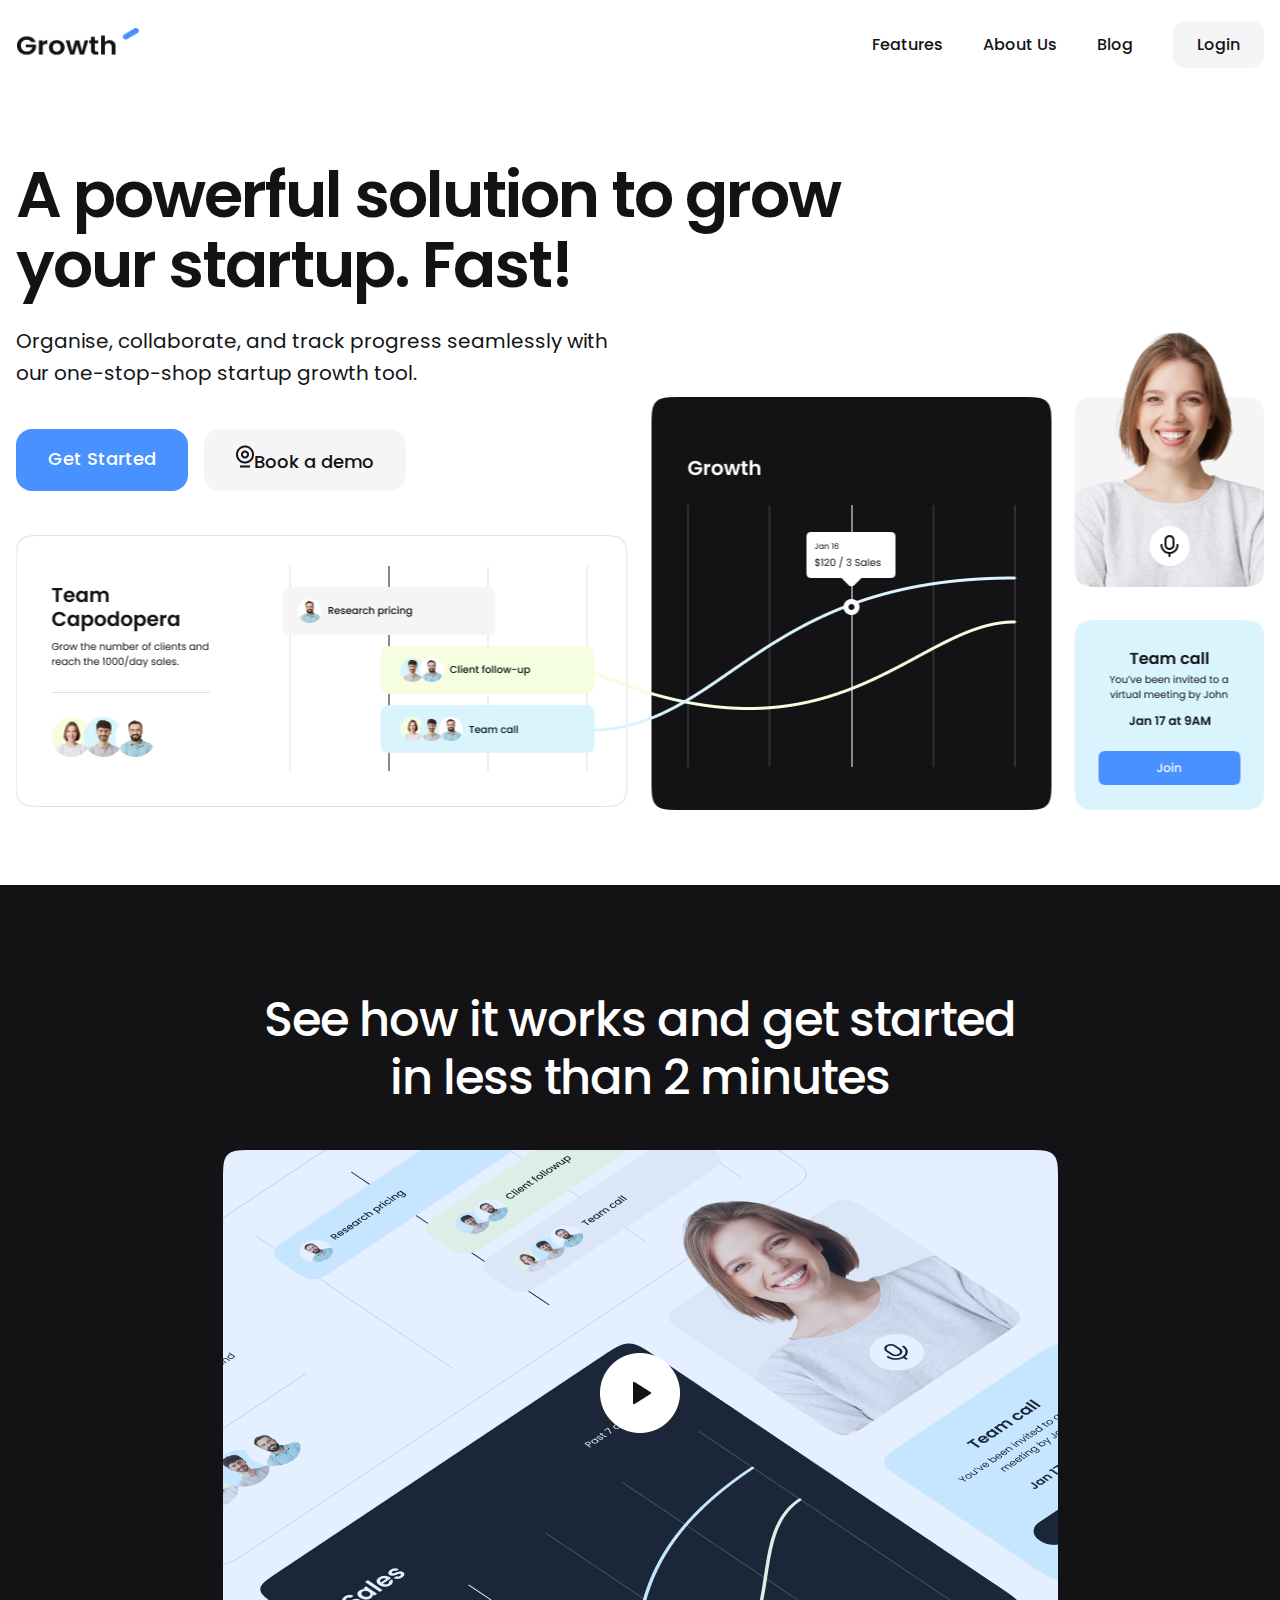
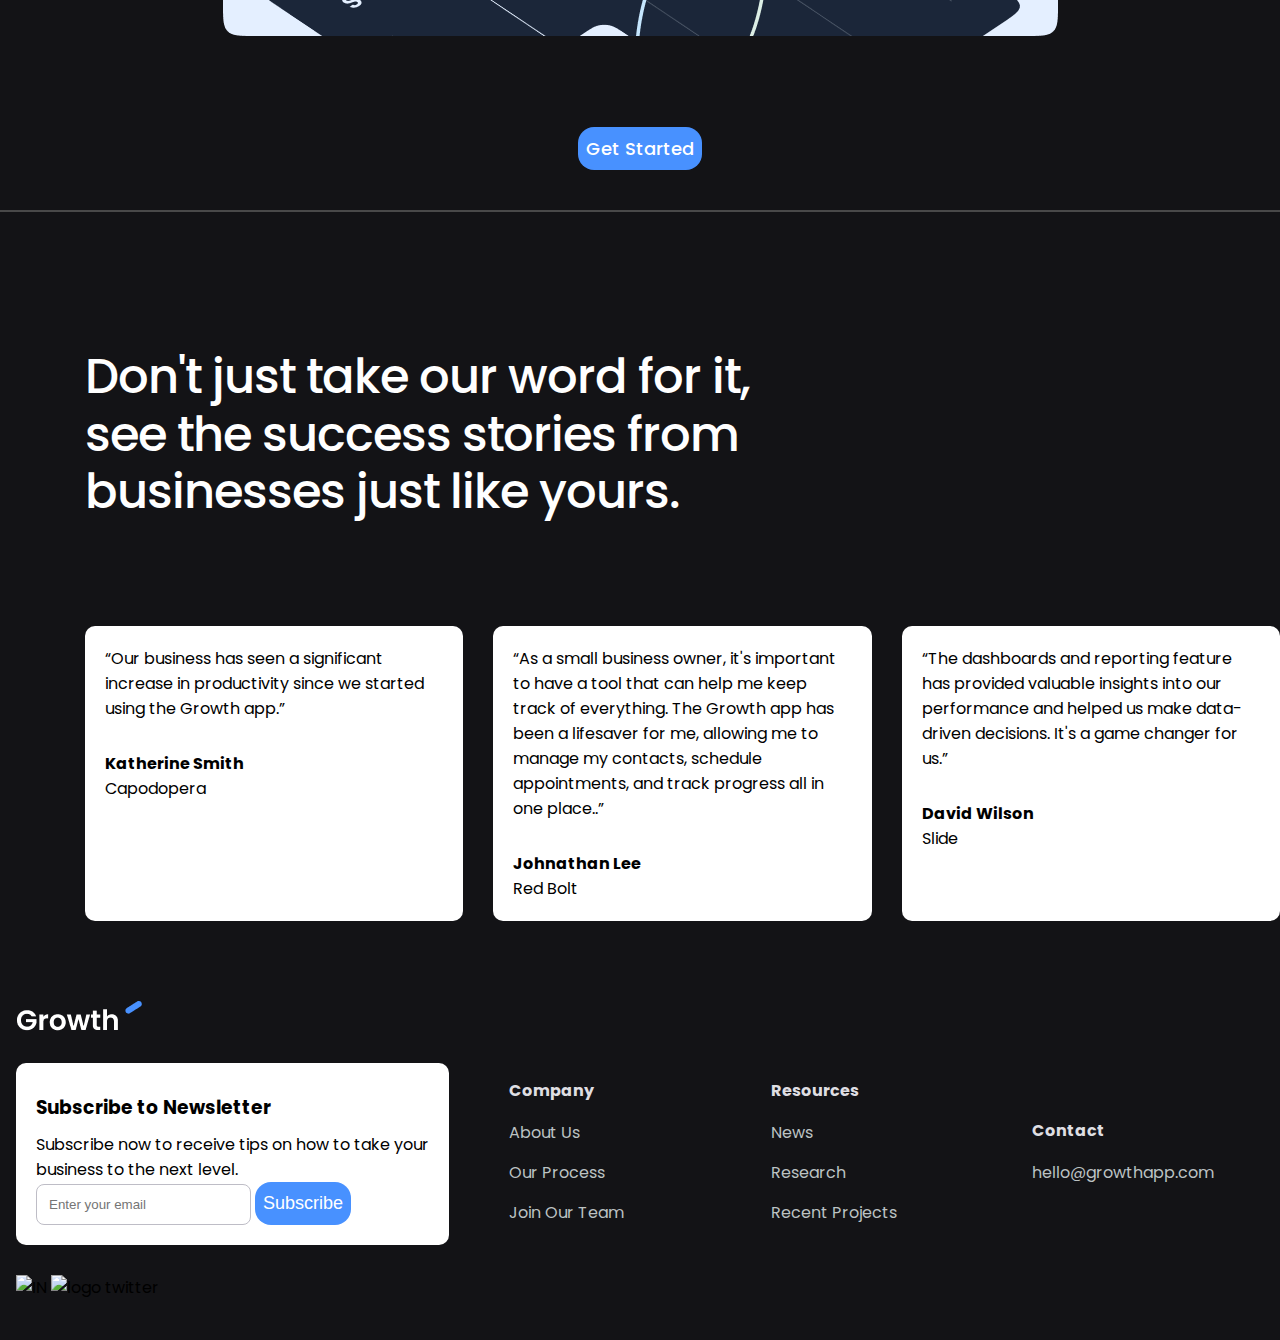
==== ASM/index.html @ 08ae6979 "addd" ====
<!DOCTYPE html>
<html lang="en">

<head>
  <meta charset="UTF-8">
  <meta name="viewport" content="width=device-width, initial-scale=1.0">
  <title>ASM HTML CSS</title>
  <link href="https://fonts.googleapis.com/css2?family=Poppins&display=swap" rel="stylesheet">
  <link rel="stylesheet" href="style.css" />
</head>

<body>
  <header>
    <nav class="container">
      <img class="logo" src="./images/logo.png" alt="Logo" />
      <ul class="menu-list">
        <li><a href="#" class="menu-link">Features</a></li>
        <li><a href="#" class="menu-link">About Us</a></li>
        <li><a href="#" class="menu-link">Blog</a></li>
        <li><a href="#" class="menu-link btn-login">Login</a></li>
      </ul>
    </nav>
  </header>
  <main>
    <!-- hero banner -->
    <section class="hero container">
      <h1 class="title">
        A powerful solution to grow your startup. Fast!
      </h1>
      <p class="desc">Organise, collaborate, and track progress seamlessly with our one-stop-shop startup growth
        tool.</p>
      <div class="btn-group">
        <botton class="btn btn-get">Get Started</botton>
        <botton class="btn btn-book"><img src="images/Frame.png">Book a demo</botton>
      </div>
    </section>
    <!--video section-->
    <section class="video bg-black">
      <div class="container-sm">
        <h2 class="video-heading text-xl text-center">
          See how it works and get started in less than 2 minutes
        </h2>
        <div class="video-content">
          <a href="#">
            <img src="images/video-preview.png" alt="video" class="video-preview" />
          </a>

          <a href="#" class="btn btn-primary">Get Started</a>
        </div>
      </div>
    </section>
    <hr color="#494949" height="1px">
    <!--testimonials-->
    
    <section class="testimonials bg">
      <div class="container-bg">
        <h3 class="testimonials-heading">
          Don't just take our word for it, see the success stories from
          businesses just like yours.
        </h3>
        <div class="testimonials-grid">
          <div class="card">
            <p>
              “Our business has seen a significant increase in productivity
              since we started using the Growth app.”
            </p>

            <p>Katherine Smith</p>
            <p>Capodopera</p>
          </div>

          <div class="card">
            <p>
              “As a small business owner, it's important to have a tool that can
              help me keep track of everything. The Growth app has been a
              lifesaver for me, allowing me to manage my contacts, schedule
              appointments, and track progress all in one place..”
            </p>

            <p>Johnathan Lee</p>
            <p>Red Bolt</p>
          </div>

          <div class="card">
            <p>
              “The dashboards and reporting feature has provided valuable
              insights into our performance and helped us make data-driven
              decisions. It's a game changer for us.”
            </p>

            <p>David Wilson</p>
            <p>Slide</p>
          </div>
        </div>
      </div>
    </section>
  </main>
    <footer class="footer">
      <div class="container">
        <div class="footer-grid">
          <div>
            <a href="index.html">
              <img src="images/logo-white.png" alt="logo" />
            </a>
            <div class="card">
              <h3>Subscribe to Newsletter</h3>
              <p class="text-sm">
                Subscribe now to receive tips on how to take your business to
                the next level.
              </p>
              <form>
                <input type="email" id="email" placeholder="Enter your email" />
                <button type="submit" class="btn btn-primary btn-block">
                  Subscribe
                </button>
              </form>
            </div>
            <img src="images/Component 1.png" alt="IN">
            <img src="images/Component 3.png" alt="logo twitter">
          </div>
          <div>
            <h4>Company</h4>
            <ul>
              <li><a href="#">About Us</a></li>
              <li><a href="#">Our Process</a></li>
              <li><a href="#">Join Our Team</a></li>
            </ul>
          </div>
          <div>
            <h4>Resources</h4>
            <ul>
              <li><a href="#">News</a></li>
              <li><a href="#">Research</a></li>
              <li><a href="#">Recent Projects</a></li>
            </ul>
          </div>
          <div>
            <h4>Contact</h4>
            <ul>
              <li>
                <a href="#">hello@growthapp.com</a>
              </li>
            </ul>
          </div>
        </div>
      </div>
    </footer>
</body>

</html>
---- ASM/style.css ----
/*Reset CSS*/
* {
  margin: 0;
  padding: 0;
}

body {
  font-family: 'Poppins', sans-serif;
}

ul {
  list-style: none;
}

a {
  text-decoration: none;
}

header {
  padding-bottom: 72px;
}

nav {
  display: flex;
  justify-content: space-between;
  align-items: center;
  height: 88px;
}

.logo {
  width: 123px;
  height: 32px;
}
.menu-list {
  display: flex;
  gap: 40px;
}

.menu-link {
  color: #131316;
  font-size: 16px;
  font-weight: 500;
  line-height: 150%;
}
.btn-login {
  padding: 12px 24px;
  border-radius: 12px;
  background-color: #f5f5f5;
}

.link:hover,
.btn-login:hover {
  color: #4891ff;
  opacity: 0.8;
  transition: 0.5s;
}
/*hero*/

.container {
  max-width: 1248px;
  margin: 0 auto;
}

.hero {
  background-image: url("./images/hero-bg.png");
  background-repeat: no-repeat;
  background-position: center bottom;
  height: 650px;
  margin-bottom: 75px;
}

.title {
  color: #131316;
  font-size: 64px;
  font-style: normal;
  font-weight: 600;
  line-height: 110%;
  letter-spacing: -2px;
  max-width: 824px;
  padding-bottom: 24px;
}

.desc {
  color: #131316;
  font-size: 20px;
  font-style: normal;
  font-weight: 400;
  line-height: 160%;
  /* 32px */
  max-width: 611px;
  padding-bottom: 40px;
}

.btn-group {
  display: flex;
  gap: 16px;
}

.btn {
  border-radius: 16px;
  padding: 16px 32px;
  justify-content: center;
  align-items: center;
  font-size: 18px;
  font-style: normal;
  font-weight: 500;
  border: none;
}

.btn-get {
  background: #4891FF;
  color: #FFF;
}

.btn-book {
  background: #F5F5F5;
  color: #131316;
}

/*video*/
.video {
  padding: 10px 0 40px;
}

.video .video-content {
  display: flex;
  flex-direction: column;
  align-items: center;
}

.video .video-preview {
  margin-bottom: 20px;
}

.bg-black {
  background: #131316;
}

.text-center {
  color: #FFF;
  text-align: center;
  font-size: 48px;
  font-style: normal;
  font-weight: 500;
  line-height: 120%;
  /* 57.6px */
  letter-spacing: -1px;
  max-width: 767px;
  max-height: 118px;
  margin: 0 auto;
  padding-top: 96px;
}
.btn-primary{
  display: inline-flex;
padding: 8px 8px;
justify-content: center;
align-items: center;
gap: 10px;
border-radius: 16px;
background: #4891FF;
color: #FFF;
font-size: 18px;
font-style: normal;
font-weight: 500;
line-height: 150%; /* 27px */
}
.video-preview {
  padding-top: 44px;
  padding-bottom: 64px;
}
/*testimonials*/
.testimonials {
  padding: 40px 0;
  background: #131316;
 
}

.testimonials .testimonials-heading {
  width: 700px;
  margin-bottom: 40px;
  color:#FFF;
  font-size: 48px;
  font-style: normal;
  font-weight: 500;
  line-height: 120%;
  letter-spacing: -1px;
  padding-left: 85px;
  padding-top: 96px;
}

.testimonials .testimonials-grid {
  display: grid;
  grid-template-columns: repeat(3, 1fr);
  gap: 30px;
  padding-left: 85px;
  padding-top: 65.37px;
}

.testimonials .card p:nth-child(2) {
  margin-top: 30px;
  font-weight: bold;
  
}
.card {
  background: #fff;
  color: #000;
  border-radius: 10px;
  padding: 20px;
 
}
/*footer*/
.footer{
  padding:40px 0;
  background: #131316;
}
.footer h4{
  margin-block:10px;
  color:#DFDEE2;
}
.footer h3{
  margin-block: 10px;
}
.footer ul li {
  line-height: 2.5;
}
a{
  color:#BCC2C3;
}
.footer i {
  font-size: 1.5rem;
  margin-right: 10px;
}
.footer-grid {
  display: grid;
  grid-template-columns: 2fr 1fr 1fr 1fr;
  gap: 30px;
  justify-content: center;
  align-items: center;
}
.footer .card {
  margin: 20px 30px 30px 0;
}
#email{
  border:1px solid #BEBDC6;
  padding: 12px 24px 12px 12px;
  border-radius: 8px;
}
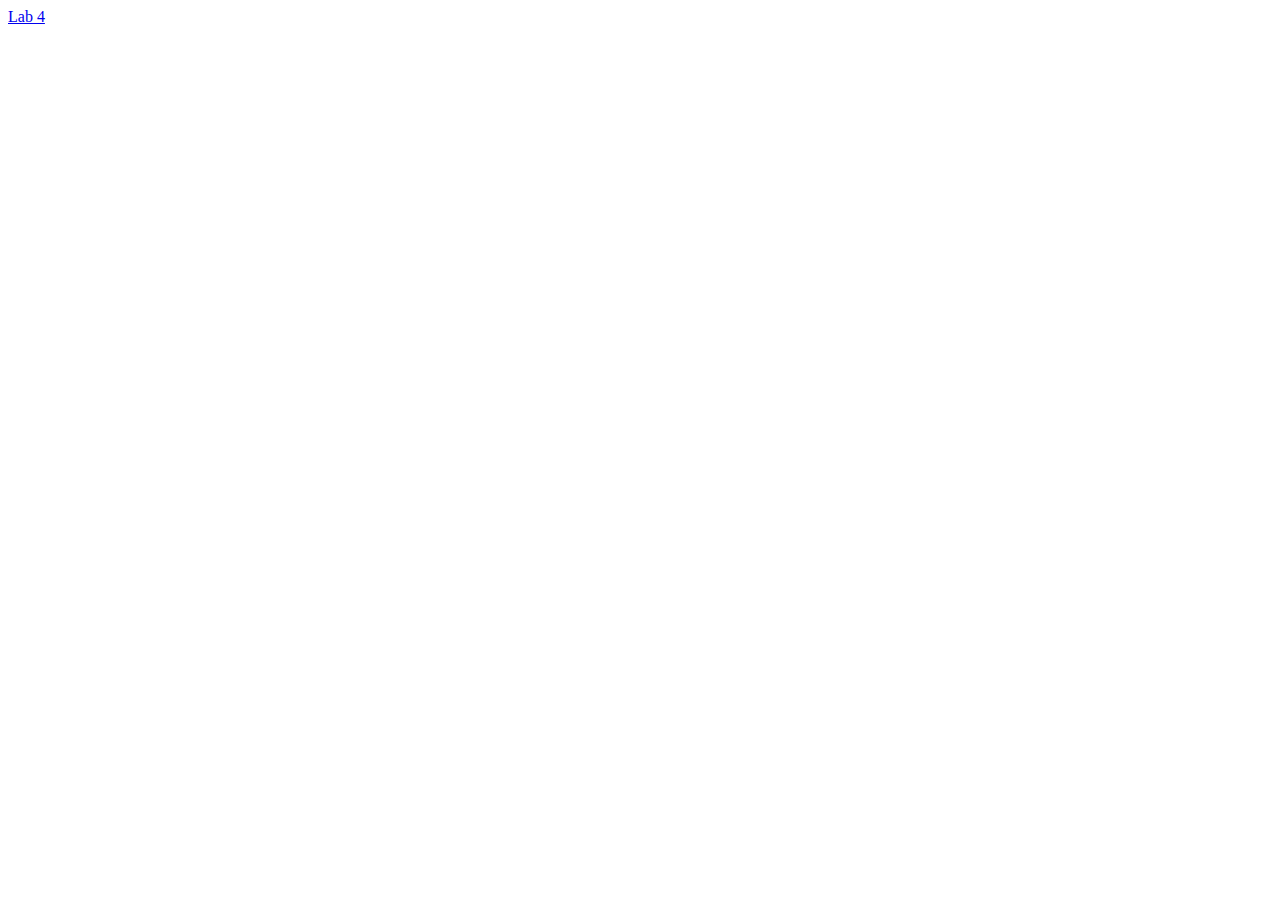
==== commit 83aa4280: "add index" ====
--- a/ASM/index.html
+++ b/ASM/index.html
@@ -1,150 +1,11 @@
 <!DOCTYPE html>
 <html lang="en">
-
 <head>
-  <meta charset="UTF-8">
-  <meta name="viewport" content="width=device-width, initial-scale=1.0">
-  <title>ASM HTML CSS</title>
-  <link href="https://fonts.googleapis.com/css2?family=Poppins&display=swap" rel="stylesheet">
-  <link rel="stylesheet" href="style.css" />
+    <meta charset="UTF-8">
+    <meta name="viewport" content="width=device-width, initial-scale=1.0">
+    <title>HTML CSS</title>
 </head>
-
 <body>
-  <header>
-    <nav class="container">
-      <img class="logo" src="./images/logo.png" alt="Logo" />
-      <ul class="menu-list">
-        <li><a href="#" class="menu-link">Features</a></li>
-        <li><a href="#" class="menu-link">About Us</a></li>
-        <li><a href="#" class="menu-link">Blog</a></li>
-        <li><a href="#" class="menu-link btn-login">Login</a></li>
-      </ul>
-    </nav>
-  </header>
-  <main>
-    <!-- hero banner -->
-    <section class="hero container">
-      <h1 class="title">
-        A powerful solution to grow your startup. Fast!
-      </h1>
-      <p class="desc">Organise, collaborate, and track progress seamlessly with our one-stop-shop startup growth
-        tool.</p>
-      <div class="btn-group">
-        <botton class="btn btn-get">Get Started</botton>
-        <botton class="btn btn-book"><img src="images/Frame.png">Book a demo</botton>
-      </div>
-    </section>
-    <!--video section-->
-    <section class="video bg-black">
-      <div class="container-sm">
-        <h2 class="video-heading text-xl text-center">
-          See how it works and get started in less than 2 minutes
-        </h2>
-        <div class="video-content">
-          <a href="#">
-            <img src="images/video-preview.png" alt="video" class="video-preview" />
-          </a>
-
-          <a href="#" class="btn btn-primary">Get Started</a>
-        </div>
-      </div>
-    </section>
-    <hr color="#494949" height="1px">
-    <!--testimonials-->
-    
-    <section class="testimonials bg">
-      <div class="container-bg">
-        <h3 class="testimonials-heading">
-          Don't just take our word for it, see the success stories from
-          businesses just like yours.
-        </h3>
-        <div class="testimonials-grid">
-          <div class="card">
-            <p>
-              “Our business has seen a significant increase in productivity
-              since we started using the Growth app.”
-            </p>
-
-            <p>Katherine Smith</p>
-            <p>Capodopera</p>
-          </div>
-
-          <div class="card">
-            <p>
-              “As a small business owner, it's important to have a tool that can
-              help me keep track of everything. The Growth app has been a
-              lifesaver for me, allowing me to manage my contacts, schedule
-              appointments, and track progress all in one place..”
-            </p>
-
-            <p>Johnathan Lee</p>
-            <p>Red Bolt</p>
-          </div>
-
-          <div class="card">
-            <p>
-              “The dashboards and reporting feature has provided valuable
-              insights into our performance and helped us make data-driven
-              decisions. It's a game changer for us.”
-            </p>
-
-            <p>David Wilson</p>
-            <p>Slide</p>
-          </div>
-        </div>
-      </div>
-    </section>
-  </main>
-    <footer class="footer">
-      <div class="container">
-        <div class="footer-grid">
-          <div>
-            <a href="index.html">
-              <img src="images/logo-white.png" alt="logo" />
-            </a>
-            <div class="card">
-              <h3>Subscribe to Newsletter</h3>
-              <p class="text-sm">
-                Subscribe now to receive tips on how to take your business to
-                the next level.
-              </p>
-              <form>
-                <input type="email" id="email" placeholder="Enter your email" />
-                <button type="submit" class="btn btn-primary btn-block">
-                  Subscribe
-                </button>
-              </form>
-            </div>
-            <img src="images/Component 1.png" alt="IN">
-            <img src="images/Component 3.png" alt="logo twitter">
-          </div>
-          <div>
-            <h4>Company</h4>
-            <ul>
-              <li><a href="#">About Us</a></li>
-              <li><a href="#">Our Process</a></li>
-              <li><a href="#">Join Our Team</a></li>
-            </ul>
-          </div>
-          <div>
-            <h4>Resources</h4>
-            <ul>
-              <li><a href="#">News</a></li>
-              <li><a href="#">Research</a></li>
-              <li><a href="#">Recent Projects</a></li>
-            </ul>
-          </div>
-          <div>
-            <h4>Contact</h4>
-            <ul>
-              <li>
-                <a href="#">hello@growthapp.com</a>
-              </li>
-            </ul>
-          </div>
-        </div>
-      </div>
-    </footer>
+    <a href="/Lab4">Lab 4</a>
 </body>
-
 </html>